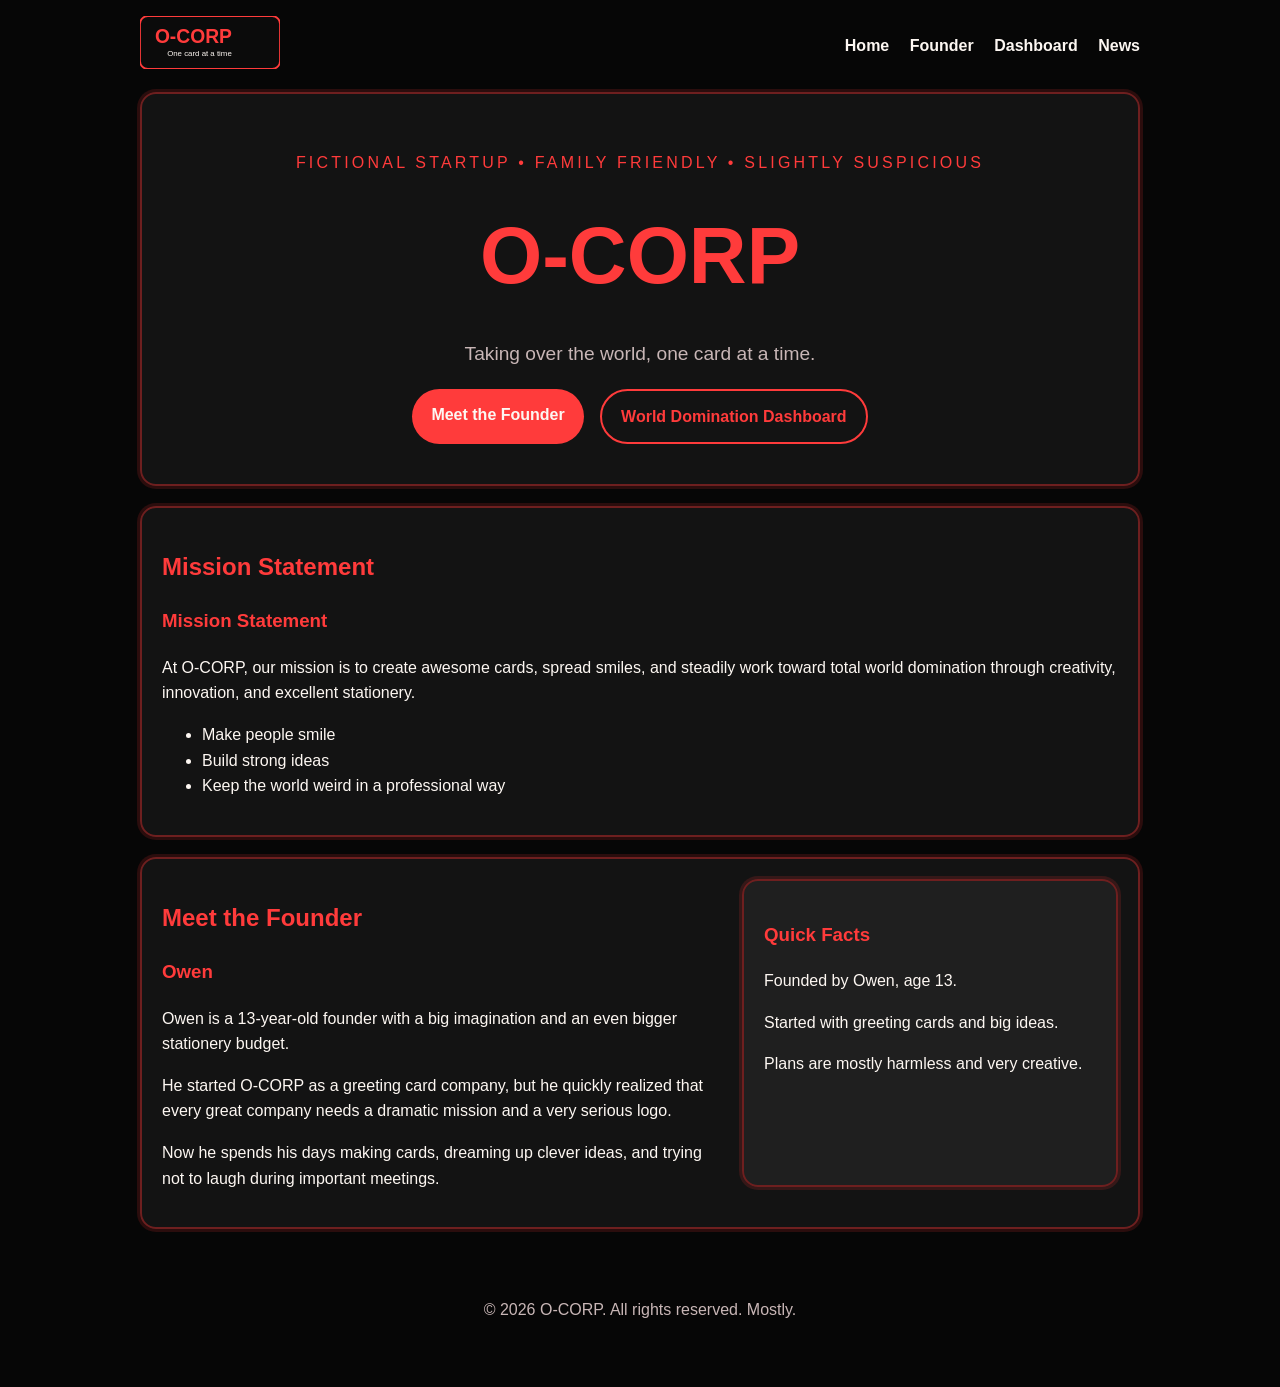
==== index.html @ 0a3df2b7 "initial commit" ====
<!DOCTYPE html>
<html lang="en">
  <head>
    <meta charset="UTF-8" />
    <meta name="viewport" content="width=device-width, initial-scale=1.0" />
    <title>O-CORP | Taking over the world, one card at a time</title>
    <link rel="stylesheet" href="css/styles.css" />
  </head>
  <body>
    <header class="site-header">
      <a class="logo" href="index.html">
        <img src="images/logo.svg" alt="O-CORP logo" />
      </a>
      <nav>
        <a href="index.html">Home</a>
        <a href="founder.html">Founder</a>
        <a href="dashboard.html">Dashboard</a>
        <a href="news.html">News</a>
      </nav>
    </header>

    <main>
      <section class="hero card">
        <p class="eyebrow">Fictional startup • Family friendly • Slightly suspicious</p>
        <h1>O-CORP</h1>
        <p class="hero-tagline">Taking over the world, one card at a time.</p>
        <div class="button-row">
          <a class="button primary" href="founder.html">Meet the Founder</a>
          <a class="button secondary" href="dashboard.html">World Domination Dashboard</a>
        </div>
      </section>

      <section class="card">
        <h2>Mission Statement</h2>
        <div id="mission-content">Loading mission statement...</div>
      </section>

      <section class="card split">
        <div>
          <h2>Meet the Founder</h2>
          <div id="founder-preview">Loading founder story...</div>
        </div>
        <div class="mini-card">
          <h3>Quick Facts</h3>
          <p>Founded by Owen, age 13.</p>
          <p>Started with greeting cards and big ideas.</p>
          <p>Plans are mostly harmless and very creative.</p>
        </div>
      </section>
    </main>

    <footer>
      <p>© 2026 O-CORP. All rights reserved. Mostly.</p>
    </footer>

    <script>
      // Owen can update the mission statement by editing the markdown file in the content folder.
      async function loadMarkdown(file, targetId) {
        const response = await fetch(file);
        const text = await response.text();
        const lines = text.split('\n');
        const container = document.getElementById(targetId);
        const html = [];

        let listItems = [];
        for (const line of lines) {
          const trimmed = line.trim();
          if (!trimmed) {
            if (listItems.length) {
              html.push(`<ul>${listItems.map((item) => `<li>${item}</li>`).join('')}</ul>`);
              listItems = [];
            }
            continue;
          }
          if (trimmed.startsWith('# ')) {
            if (listItems.length) {
              html.push(`<ul>${listItems.map((item) => `<li>${item}</li>`).join('')}</ul>`);
              listItems = [];
            }
            html.push(`<h3>${trimmed.slice(2)}</h3>`);
          } else if (trimmed.startsWith('- ')) {
            listItems.push(trimmed.slice(2));
          } else {
            if (listItems.length) {
              html.push(`<ul>${listItems.map((item) => `<li>${item}</li>`).join('')}</ul>`);
              listItems = [];
            }
            html.push(`<p>${trimmed}</p>`);
          }
        }

        if (listItems.length) {
          html.push(`<ul>${listItems.map((item) => `<li>${item}</li>`).join('')}</ul>`);
        }

        container.innerHTML = html.join('');
      }

      loadMarkdown('content/mission.md', 'mission-content');
      loadMarkdown('content/founder.md', 'founder-preview');
    </script>
  </body>
</html>
---- css/styles.css ----
:root {
  --bg: #060606;
  --red: #ff3b3b;
  --white: #fdf7f2;
  --muted: #c8b6b6;
  --border: #6e1f1f;
}

* {
  box-sizing: border-box;
}

body {
  margin: 0;
  font-family: "Trebuchet MS", "Comic Sans MS", sans-serif;
  background: var(--bg);
  color: var(--white);
  line-height: 1.6;
}

img {
  max-width: 100%;
}

.site-header,
main,
footer {
  width: min(1000px, calc(100% - 2rem));
  margin: 0 auto;
}

.site-header {
  display: flex;
  justify-content: space-between;
  align-items: center;
  padding: 1rem 0;
}

.logo img {
  width: 140px;
}

nav a {
  color: var(--white);
  text-decoration: none;
  margin-left: 1rem;
  font-weight: bold;
}

nav a:hover {
  color: var(--red);
}

.card,
.mini-card,
.stat-card {
  background: rgba(255, 255, 255, 0.05);
  border: 2px solid var(--border);
  border-radius: 16px;
  padding: 1.25rem;
  margin-bottom: 1.25rem;
  box-shadow: 0 0 0 3px rgba(255, 59, 59, 0.15);
}

.hero {
  text-align: center;
  padding: 2.5rem 1rem;
}

.eyebrow {
  letter-spacing: 0.2em;
  text-transform: uppercase;
  color: var(--red);
}

h1,
h2,
h3 {
  color: var(--red);
}

.hero h1 {
  font-size: clamp(3rem, 8vw, 5rem);
  margin: 0.2rem 0;
}

.hero-tagline {
  font-size: 1.2rem;
  color: var(--muted);
}

.button-row {
  display: flex;
  gap: 1rem;
  justify-content: center;
  flex-wrap: wrap;
  margin-top: 1rem;
}

.button {
  display: inline-block;
  padding: 0.8rem 1.2rem;
  text-decoration: none;
  font-weight: bold;
  border-radius: 999px;
}

.button.primary {
  background: var(--red);
  color: var(--white);
}

.button.secondary {
  border: 2px solid var(--red);
  color: var(--red);
}

.split {
  display: grid;
  grid-template-columns: 1.2fr 0.8fr;
  gap: 1rem;
}

.portrait,
.poster {
  border: 3px solid var(--red);
  border-radius: 12px;
}

.stat-number {
  font-size: 2rem;
  color: var(--red);
  font-weight: bold;
  margin: 0.3rem 0;
}

.dashboard-grid {
  display: grid;
  grid-template-columns: repeat(2, minmax(180px, 1fr));
  gap: 1rem;
}

.bar {
  background: #222;
  height: 12px;
  border-radius: 999px;
  overflow: hidden;
}

.bar span {
  display: block;
  height: 100%;
  width: 36%;
  background: linear-gradient(90deg, var(--red), #ff8d3d);
}

.warning {
  text-align: center;
}

footer {
  padding: 2rem 0 3rem;
  color: var(--muted);
  text-align: center;
}

@media (max-width: 700px) {
  .site-header {
    flex-direction: column;
  }

  nav {
    margin-top: 0.8rem;
  }

  .split,
  .dashboard-grid {
    grid-template-columns: 1fr;
  }
}
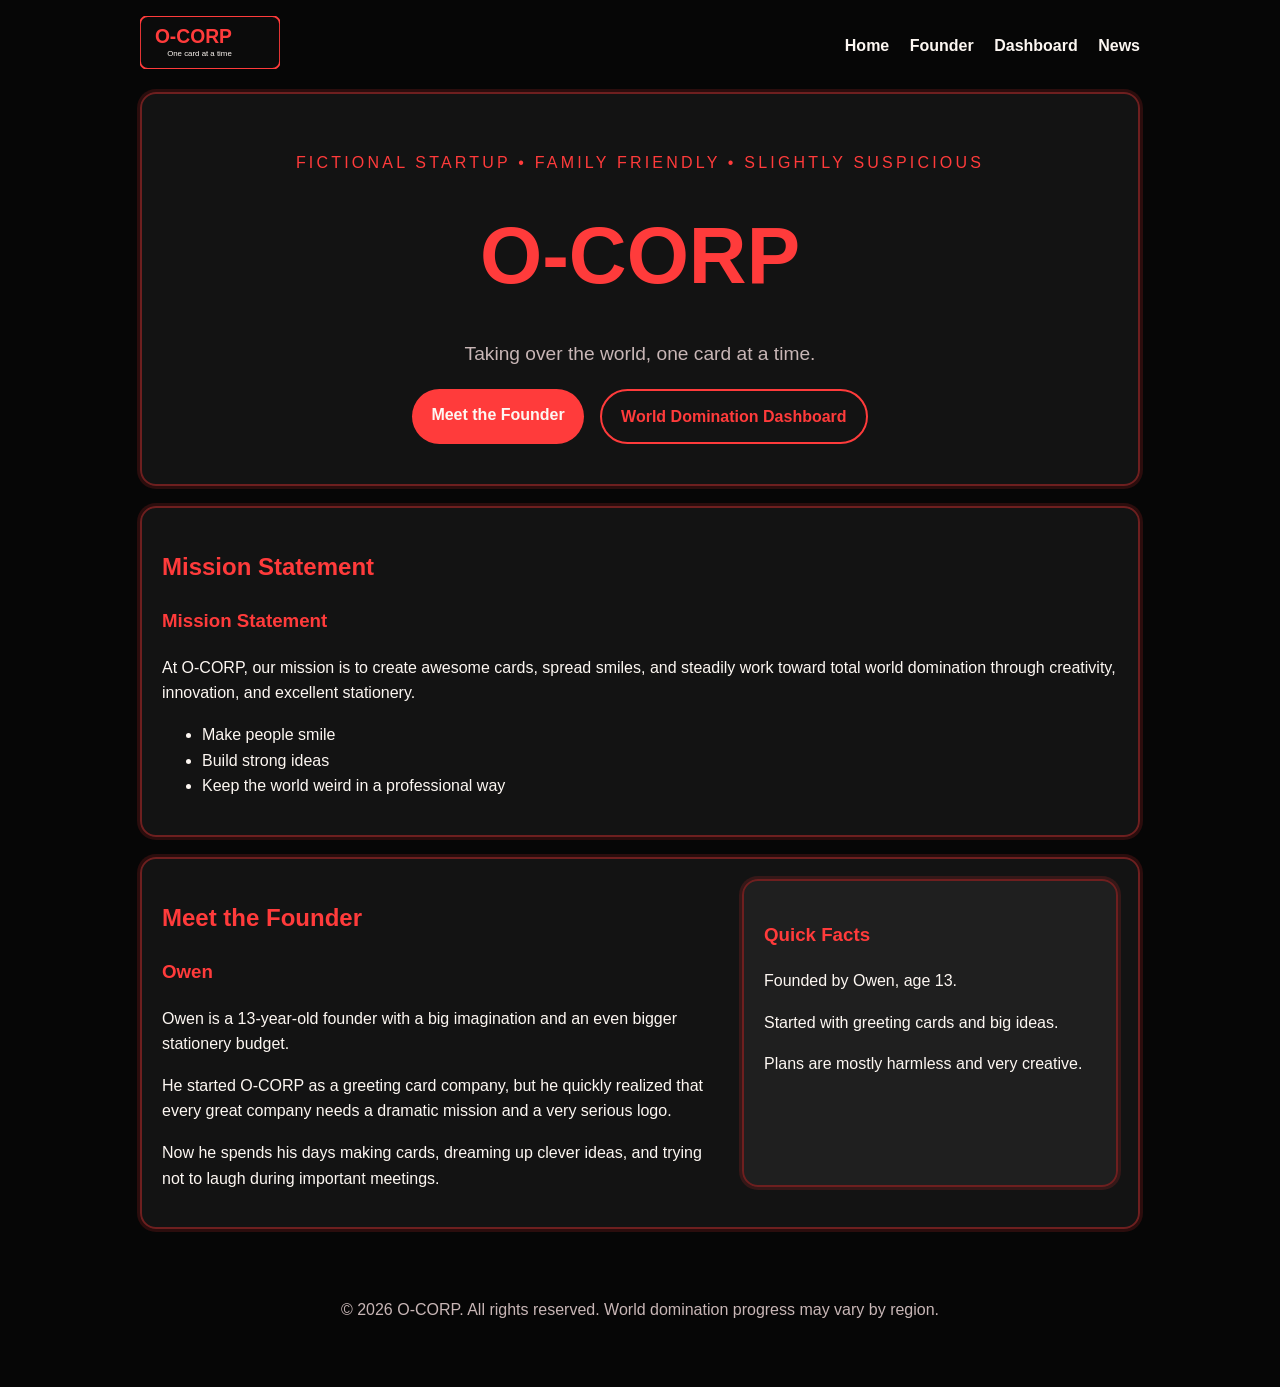
==== commit 4de1a4f5: "updating meta" ====
--- a/index.html
+++ b/index.html
@@ -1,103 +1,109 @@
 <!DOCTYPE html>
 <html lang="en">
-  <head>
-    <meta charset="UTF-8" />
-    <meta name="viewport" content="width=device-width, initial-scale=1.0" />
-    <title>O-CORP | Taking over the world, one card at a time</title>
-    <link rel="stylesheet" href="css/styles.css" />
-  </head>
-  <body>
-    <header class="site-header">
-      <a class="logo" href="index.html">
-        <img src="images/logo.svg" alt="O-CORP logo" />
-      </a>
-      <nav>
-        <a href="index.html">Home</a>
-        <a href="founder.html">Founder</a>
-        <a href="dashboard.html">Dashboard</a>
-        <a href="news.html">News</a>
-      </nav>
-    </header>
 
-    <main>
-      <section class="hero card">
-        <p class="eyebrow">Fictional startup • Family friendly • Slightly suspicious</p>
-        <h1>O-CORP</h1>
-        <p class="hero-tagline">Taking over the world, one card at a time.</p>
-        <div class="button-row">
-          <a class="button primary" href="founder.html">Meet the Founder</a>
-          <a class="button secondary" href="dashboard.html">World Domination Dashboard</a>
-        </div>
-      </section>
+<head>
+  <title>O-CORP | Taking over the world, one card at a time</title>
+  <link rel="icon" href="/favicon.png" type="image/png">
+  <meta name="description" content="Taking over the world, one card at a time.">
+  <meta name="image" content="https://www.o-corp.net/images/o-corp-wide.png">
+  <meta charset="UTF-8" />
+  <meta name="viewport" content="width=device-width, initial-scale=1.0" />
+  <link rel="stylesheet" href="css/styles.css" />
+</head>
 
-      <section class="card">
-        <h2>Mission Statement</h2>
-        <div id="mission-content">Loading mission statement...</div>
-      </section>
+<body>
+  <header class="site-header">
+    <a class="logo" href="index.html">
+      <img src="images/logo.svg" alt="O-CORP logo" />
+    </a>
+    <nav>
+      <a href="index.html">Home</a>
+      <a href="founder.html">Founder</a>
+      <a href="dashboard.html">Dashboard</a>
+      <a href="news.html">News</a>
+    </nav>
+  </header>
 
-      <section class="card split">
-        <div>
-          <h2>Meet the Founder</h2>
-          <div id="founder-preview">Loading founder story...</div>
-        </div>
-        <div class="mini-card">
-          <h3>Quick Facts</h3>
-          <p>Founded by Owen, age 13.</p>
-          <p>Started with greeting cards and big ideas.</p>
-          <p>Plans are mostly harmless and very creative.</p>
-        </div>
-      </section>
-    </main>
+  <main>
+    <section class="hero card">
+      <p class="eyebrow">Fictional startup • Family friendly • Slightly suspicious</p>
+      <h1>O-CORP</h1>
+      <p class="hero-tagline">Taking over the world, one card at a time.</p>
+      <div class="button-row">
+        <a class="button primary" href="founder.html">Meet the Founder</a>
+        <a class="button secondary" href="dashboard.html">World Domination Dashboard</a>
+      </div>
+    </section>
 
-    <footer>
-      <p>© 2026 O-CORP. All rights reserved. Mostly.</p>
-    </footer>
+    <section class="card">
+      <h2>Mission Statement</h2>
+      <div id="mission-content">Loading mission statement...</div>
+    </section>
 
-    <script>
-      // Owen can update the mission statement by editing the markdown file in the content folder.
-      async function loadMarkdown(file, targetId) {
-        const response = await fetch(file);
-        const text = await response.text();
-        const lines = text.split('\n');
-        const container = document.getElementById(targetId);
-        const html = [];
+    <section class="card split">
+      <div>
+        <h2>Meet the Founder</h2>
+        <div id="founder-preview">Loading founder story...</div>
+      </div>
+      <div class="mini-card">
+        <h3>Quick Facts</h3>
+        <p>Founded by Owen, age 13.</p>
+        <p>Started with greeting cards and big ideas.</p>
+        <p>Plans are mostly harmless and very creative.</p>
+      </div>
+    </section>
+  </main>
 
-        let listItems = [];
-        for (const line of lines) {
-          const trimmed = line.trim();
-          if (!trimmed) {
-            if (listItems.length) {
-              html.push(`<ul>${listItems.map((item) => `<li>${item}</li>`).join('')}</ul>`);
-              listItems = [];
-            }
-            continue;
+  <footer>
+    <p>© 2026 O-CORP. All rights reserved. World domination progress may vary by region.</p>
+  </footer>
+
+  <script>
+    // Owen can update the mission statement by editing the markdown file in the content folder.
+    async function loadMarkdown(file, targetId) {
+      const response = await fetch(file);
+      const text = await response.text();
+      const lines = text.split('\n');
+      const container = document.getElementById(targetId);
+      const html = [];
+
+      let listItems = [];
+      for (const line of lines) {
+        const trimmed = line.trim();
+        if (!trimmed) {
+          if (listItems.length) {
+            html.push(`<ul>${listItems.map((item) => `<li>${item}</li>`).join('')}</ul>`);
+            listItems = [];
           }
-          if (trimmed.startsWith('# ')) {
-            if (listItems.length) {
-              html.push(`<ul>${listItems.map((item) => `<li>${item}</li>`).join('')}</ul>`);
-              listItems = [];
-            }
-            html.push(`<h3>${trimmed.slice(2)}</h3>`);
-          } else if (trimmed.startsWith('- ')) {
-            listItems.push(trimmed.slice(2));
-          } else {
-            if (listItems.length) {
-              html.push(`<ul>${listItems.map((item) => `<li>${item}</li>`).join('')}</ul>`);
-              listItems = [];
-            }
-            html.push(`<p>${trimmed}</p>`);
+          continue;
+        }
+        if (trimmed.startsWith('# ')) {
+          if (listItems.length) {
+            html.push(`<ul>${listItems.map((item) => `<li>${item}</li>`).join('')}</ul>`);
+            listItems = [];
           }
+          html.push(`<h3>${trimmed.slice(2)}</h3>`);
+        } else if (trimmed.startsWith('- ')) {
+          listItems.push(trimmed.slice(2));
+        } else {
+          if (listItems.length) {
+            html.push(`<ul>${listItems.map((item) => `<li>${item}</li>`).join('')}</ul>`);
+            listItems = [];
+          }
+          html.push(`<p>${trimmed}</p>`);
         }
-
-        if (listItems.length) {
-          html.push(`<ul>${listItems.map((item) => `<li>${item}</li>`).join('')}</ul>`);
-        }
-
-        container.innerHTML = html.join('');
       }
 
-      loadMarkdown('content/mission.md', 'mission-content');
-      loadMarkdown('content/founder.md', 'founder-preview');
-    </script>
-  </body>
-</html>
+      if (listItems.length) {
+        html.push(`<ul>${listItems.map((item) => `<li>${item}</li>`).join('')}</ul>`);
+      }
+
+      container.innerHTML = html.join('');
+    }
+
+    loadMarkdown('content/mission.md', 'mission-content');
+    loadMarkdown('content/founder.md', 'founder-preview');
+  </script>
+</body>
+
+</html>
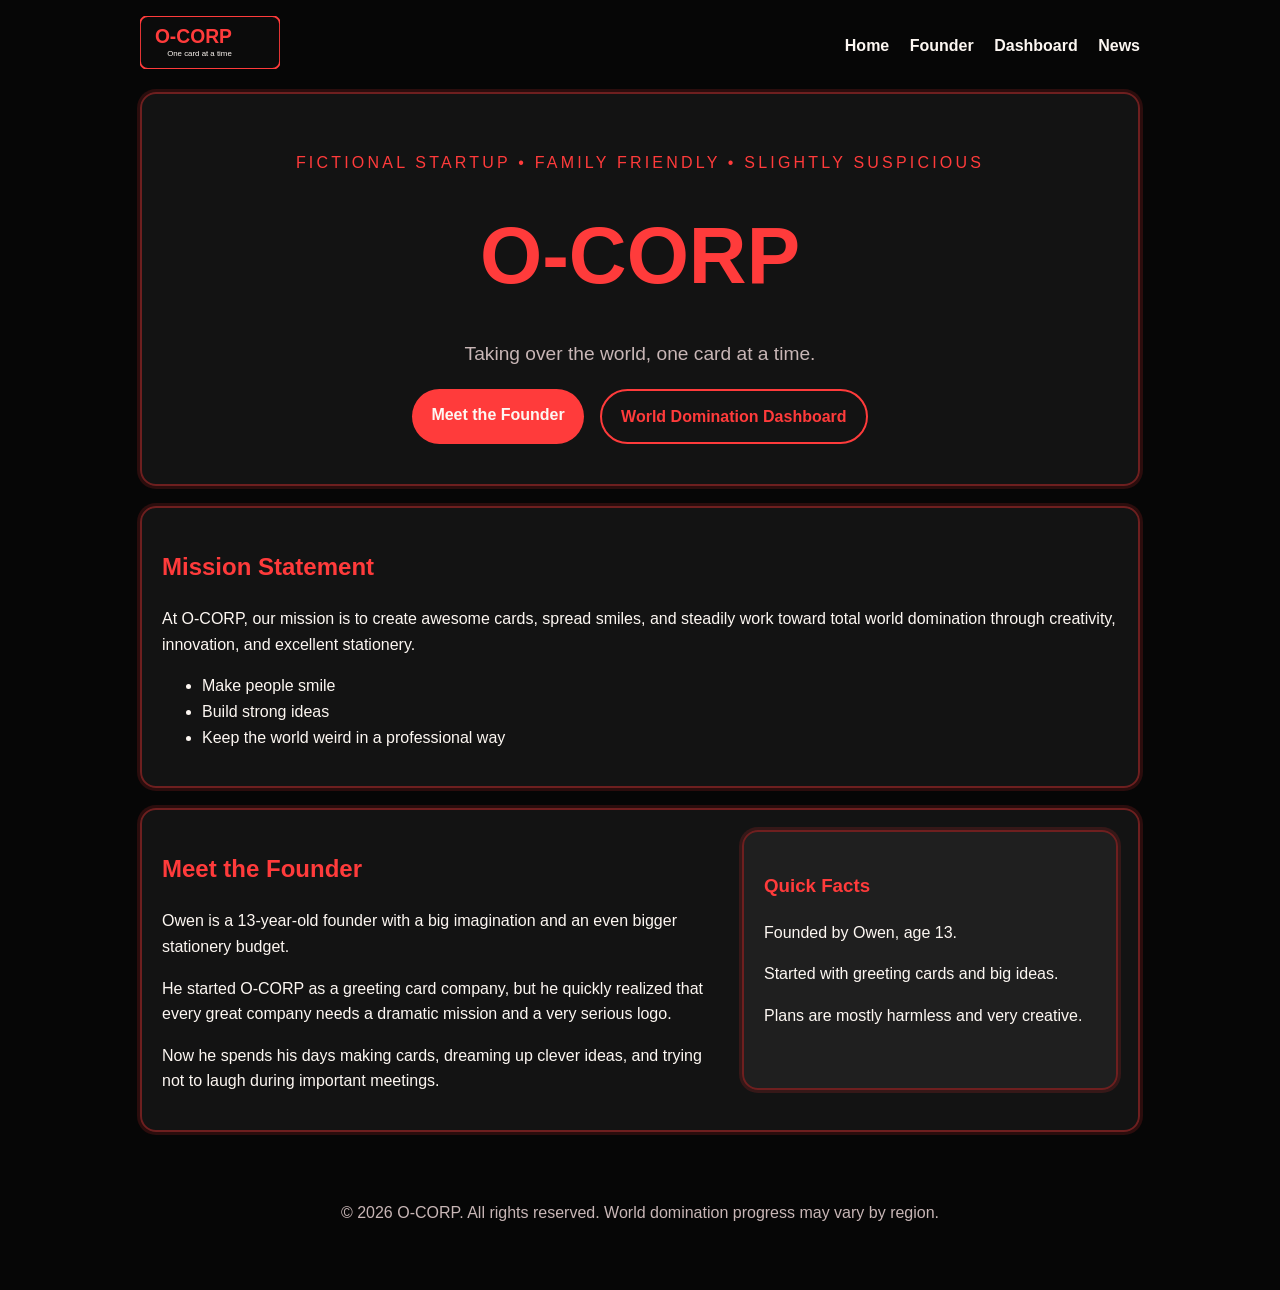
==== commit 810e833c: "removed md" ====
--- a/index.html
+++ b/index.html
@@ -3,9 +3,10 @@
 
 <head>
   <title>O-CORP | Taking over the world, one card at a time</title>
-  <link rel="icon" href="/favicon.png" type="image/png">
+  <link rel="icon" href="images/favicon.png" type="image/png">
   <meta name="description" content="Taking over the world, one card at a time.">
   <meta name="image" content="https://www.o-corp.net/images/o-corp-wide.png">
+  <meta name="og:image" content="https://www.o-corp.net/images/o-corp-wide.png">
   <meta charset="UTF-8" />
   <meta name="viewport" content="width=device-width, initial-scale=1.0" />
   <link rel="stylesheet" href="css/styles.css" />
@@ -37,13 +38,20 @@
 
     <section class="card">
       <h2>Mission Statement</h2>
-      <div id="mission-content">Loading mission statement...</div>
+      <p>At O-CORP, our mission is to create awesome cards, spread smiles, and steadily work toward total world domination through creativity, innovation, and excellent stationery.</p>
+      <ul>
+        <li>Make people smile</li>
+        <li>Build strong ideas</li>
+        <li>Keep the world weird in a professional way</li>
+      </ul>
     </section>
 
     <section class="card split">
       <div>
         <h2>Meet the Founder</h2>
-        <div id="founder-preview">Loading founder story...</div>
+        <p>Owen is a 13-year-old founder with a big imagination and an even bigger stationery budget.</p>
+        <p>He started O-CORP as a greeting card company, but he quickly realized that every great company needs a dramatic mission and a very serious logo.</p>
+        <p>Now he spends his days making cards, dreaming up clever ideas, and trying not to laugh during important meetings.</p>
       </div>
       <div class="mini-card">
         <h3>Quick Facts</h3>
@@ -57,53 +65,6 @@
   <footer>
     <p>© 2026 O-CORP. All rights reserved. World domination progress may vary by region.</p>
   </footer>
-
-  <script>
-    // Owen can update the mission statement by editing the markdown file in the content folder.
-    async function loadMarkdown(file, targetId) {
-      const response = await fetch(file);
-      const text = await response.text();
-      const lines = text.split('\n');
-      const container = document.getElementById(targetId);
-      const html = [];
-
-      let listItems = [];
-      for (const line of lines) {
-        const trimmed = line.trim();
-        if (!trimmed) {
-          if (listItems.length) {
-            html.push(`<ul>${listItems.map((item) => `<li>${item}</li>`).join('')}</ul>`);
-            listItems = [];
-          }
-          continue;
-        }
-        if (trimmed.startsWith('# ')) {
-          if (listItems.length) {
-            html.push(`<ul>${listItems.map((item) => `<li>${item}</li>`).join('')}</ul>`);
-            listItems = [];
-          }
-          html.push(`<h3>${trimmed.slice(2)}</h3>`);
-        } else if (trimmed.startsWith('- ')) {
-          listItems.push(trimmed.slice(2));
-        } else {
-          if (listItems.length) {
-            html.push(`<ul>${listItems.map((item) => `<li>${item}</li>`).join('')}</ul>`);
-            listItems = [];
-          }
-          html.push(`<p>${trimmed}</p>`);
-        }
-      }
-
-      if (listItems.length) {
-        html.push(`<ul>${listItems.map((item) => `<li>${item}</li>`).join('')}</ul>`);
-      }
-
-      container.innerHTML = html.join('');
-    }
-
-    loadMarkdown('content/mission.md', 'mission-content');
-    loadMarkdown('content/founder.md', 'founder-preview');
-  </script>
 </body>
 
 </html>
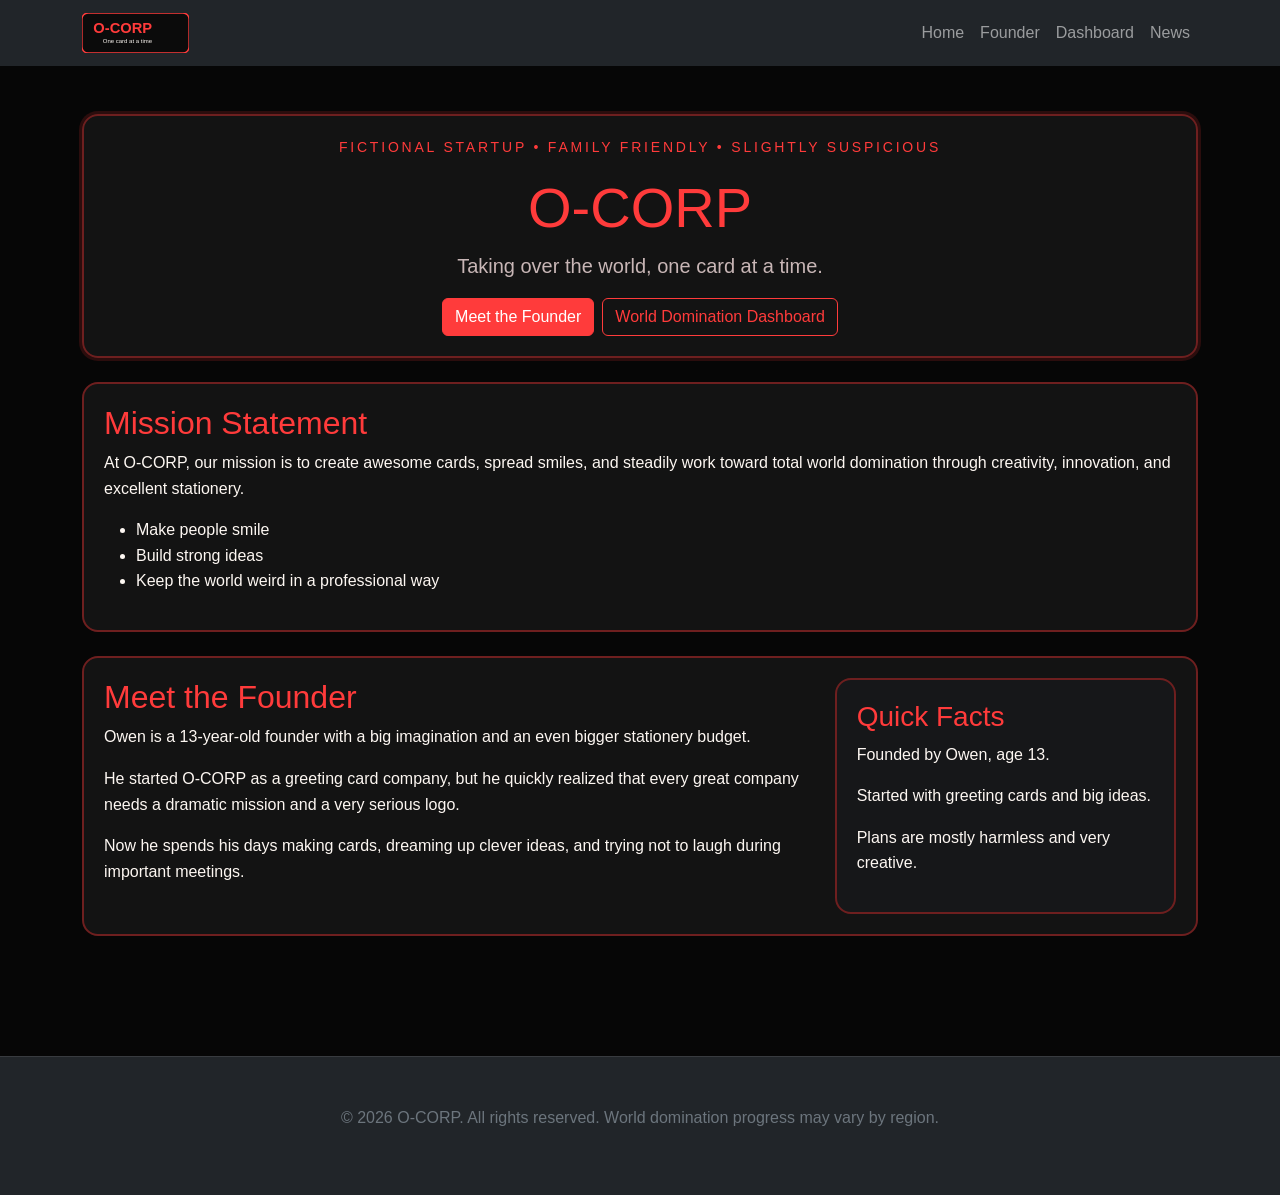
==== commit aac252ad: "switched to bootstrap" ====
--- a/index.html
+++ b/index.html
@@ -1,5 +1,5 @@
 <!DOCTYPE html>
-<html lang="en">
+<html lang="en" data-bs-theme="dark">
 
 <head>
   <title>O-CORP | Taking over the world, one card at a time</title>
@@ -9,62 +9,86 @@
   <meta name="og:image" content="https://www.o-corp.net/images/o-corp-wide.png">
   <meta charset="UTF-8" />
   <meta name="viewport" content="width=device-width, initial-scale=1.0" />
+  <link href="https://cdn.jsdelivr.net/npm/bootstrap@5.3.0/dist/css/bootstrap.min.css" rel="stylesheet" />
   <link rel="stylesheet" href="css/styles.css" />
 </head>
 
 <body>
-  <header class="site-header">
-    <a class="logo" href="index.html">
-      <img src="images/logo.svg" alt="O-CORP logo" />
-    </a>
-    <nav>
-      <a href="index.html">Home</a>
-      <a href="founder.html">Founder</a>
-      <a href="dashboard.html">Dashboard</a>
-      <a href="news.html">News</a>
-    </nav>
-  </header>
+  <nav class="navbar navbar-expand-lg navbar-dark bg-dark">
+    <div class="container-lg">
+      <a class="navbar-brand" href="index.html">
+        <img src="images/logo.svg" alt="O-CORP logo" style="height: 40px;">
+      </a>
+      <button class="navbar-toggler" type="button" data-bs-toggle="collapse" data-bs-target="#navbarNav">
+        <span class="navbar-toggler-icon"></span>
+      </button>
+      <div class="collapse navbar-collapse" id="navbarNav">
+        <ul class="navbar-nav ms-auto">
+          <li class="nav-item"><a class="nav-link" href="index.html">Home</a></li>
+          <li class="nav-item"><a class="nav-link" href="founder.html">Founder</a></li>
+          <li class="nav-item"><a class="nav-link" href="dashboard.html">Dashboard</a></li>
+          <li class="nav-item"><a class="nav-link" href="news.html">News</a></li>
+        </ul>
+      </div>
+    </div>
+  </nav>
 
-  <main>
-    <section class="hero card">
-      <p class="eyebrow">Fictional startup • Family friendly • Slightly suspicious</p>
-      <h1>O-CORP</h1>
-      <p class="hero-tagline">Taking over the world, one card at a time.</p>
-      <div class="button-row">
-        <a class="button primary" href="founder.html">Meet the Founder</a>
-        <a class="button secondary" href="dashboard.html">World Domination Dashboard</a>
+  <main class="container-lg py-5">
+    <section class="card hero-card text-center mb-4">
+      <div class="card-body">
+        <p class="eyebrow">Fictional startup • Family friendly • Slightly suspicious</p>
+        <h1 class="display-4">O-CORP</h1>
+        <p class="lead hero-tagline">Taking over the world, one card at a time.</p>
+        <div class="d-flex gap-2 justify-content-center flex-wrap mt-3">
+          <a class="btn btn-danger" href="founder.html">Meet the Founder</a>
+          <a class="btn btn-outline-danger" href="dashboard.html">World Domination Dashboard</a>
+        </div>
       </div>
     </section>
 
-    <section class="card">
-      <h2>Mission Statement</h2>
-      <p>At O-CORP, our mission is to create awesome cards, spread smiles, and steadily work toward total world domination through creativity, innovation, and excellent stationery.</p>
-      <ul>
-        <li>Make people smile</li>
-        <li>Build strong ideas</li>
-        <li>Keep the world weird in a professional way</li>
-      </ul>
+    <section class="card mb-4">
+      <div class="card-body">
+        <h2>Mission Statement</h2>
+        <p>At O-CORP, our mission is to create awesome cards, spread smiles, and steadily work toward total world domination through creativity, innovation, and excellent stationery.</p>
+        <ul>
+          <li>Make people smile</li>
+          <li>Build strong ideas</li>
+          <li>Keep the world weird in a professional way</li>
+        </ul>
+      </div>
     </section>
 
-    <section class="card split">
-      <div>
-        <h2>Meet the Founder</h2>
-        <p>Owen is a 13-year-old founder with a big imagination and an even bigger stationery budget.</p>
-        <p>He started O-CORP as a greeting card company, but he quickly realized that every great company needs a dramatic mission and a very serious logo.</p>
-        <p>Now he spends his days making cards, dreaming up clever ideas, and trying not to laugh during important meetings.</p>
-      </div>
-      <div class="mini-card">
-        <h3>Quick Facts</h3>
-        <p>Founded by Owen, age 13.</p>
-        <p>Started with greeting cards and big ideas.</p>
-        <p>Plans are mostly harmless and very creative.</p>
+    <section class="card mb-4">
+      <div class="card-body">
+        <div class="row g-4">
+          <div class="col-lg-8">
+            <h2>Meet the Founder</h2>
+            <p>Owen is a 13-year-old founder with a big imagination and an even bigger stationery budget.</p>
+            <p>He started O-CORP as a greeting card company, but he quickly realized that every great company needs a dramatic mission and a very serious logo.</p>
+            <p>Now he spends his days making cards, dreaming up clever ideas, and trying not to laugh during important meetings.</p>
+          </div>
+          <div class="col-lg-4">
+            <div class="card bg-secondary-subtle">
+              <div class="card-body">
+                <h3>Quick Facts</h3>
+                <p>Founded by Owen, age 13.</p>
+                <p>Started with greeting cards and big ideas.</p>
+                <p>Plans are mostly harmless and very creative.</p>
+              </div>
+            </div>
+          </div>
+        </div>
       </div>
     </section>
   </main>
 
-  <footer>
-    <p>© 2026 O-CORP. All rights reserved. World domination progress may vary by region.</p>
+  <footer class="bg-dark text-secondary text-center py-5 mt-5">
+    <div class="container-lg">
+      <p>© 2026 O-CORP. All rights reserved. World domination progress may vary by region.</p>
+    </div>
   </footer>
+
+  <script src="https://cdn.jsdelivr.net/npm/bootstrap@5.3.0/dist/js/bootstrap.bundle.min.js"></script>
 </body>
 
 </html>
--- a/css/styles.css
+++ b/css/styles.css
@@ -1,180 +1,118 @@
+/* Dark theme with red accent color customization */
 :root {
-  --bg: #060606;
-  --red: #ff3b3b;
-  --white: #fdf7f2;
-  --muted: #c8b6b6;
-  --border: #6e1f1f;
-}
-
-* {
-  box-sizing: border-box;
+  --bs-body-bg: #060606;
+  --bs-body-color: #fdf7f2;
+  --bs-danger: #ff3b3b;
+  --bs-danger-rgb: 255, 59, 59;
+  --bs-secondary-bg: rgba(255, 255, 255, 0.05);
 }
 
 body {
-  margin: 0;
   font-family: "Trebuchet MS", "Comic Sans MS", sans-serif;
-  background: var(--bg);
-  color: var(--white);
   line-height: 1.6;
 }
 
-img {
-  max-width: 100%;
+/* Bootstrap card customization */
+.card {
+  background: rgba(255, 255, 255, 0.05);
+  border: 2px solid #6e1f1f;
+  border-radius: 16px;
 }
 
-.site-header,
-main,
-footer {
-  width: min(1000px, calc(100% - 2rem));
-  margin: 0 auto;
+.card-body {
+  padding: 1.25rem;
 }
 
-.site-header {
-  display: flex;
-  justify-content: space-between;
-  align-items: center;
-  padding: 1rem 0;
-}
-
-.logo img {
-  width: 140px;
-}
-
-nav a {
-  color: var(--white);
-  text-decoration: none;
-  margin-left: 1rem;
-  font-weight: bold;
-}
-
-nav a:hover {
-  color: var(--red);
-}
-
-.card,
-.mini-card,
+/* Stat cards styling */
 .stat-card {
   background: rgba(255, 255, 255, 0.05);
-  border: 2px solid var(--border);
-  border-radius: 16px;
-  padding: 1.25rem;
-  margin-bottom: 1.25rem;
+  border: 2px solid #6e1f1f;
   box-shadow: 0 0 0 3px rgba(255, 59, 59, 0.15);
 }
 
-.hero {
-  text-align: center;
-  padding: 2.5rem 1rem;
+/* Hero card styling */
+.hero-card {
+  box-shadow: 0 0 0 3px rgba(255, 59, 59, 0.15);
 }
 
+/* Headings in red accent color */
+h1, h2, h3 {
+  color: #ff3b3b;
+}
+
+/* Eyebrow text styling */
 .eyebrow {
   letter-spacing: 0.2em;
   text-transform: uppercase;
-  color: var(--red);
+  color: #ff3b3b;
+  font-size: 0.875rem;
 }
 
-h1,
-h2,
-h3 {
-  color: var(--red);
+/* Hero tagline muted color */
+.hero-tagline {
+  color: #c8b6b6;
 }
 
-.hero h1 {
-  font-size: clamp(3rem, 8vw, 5rem);
-  margin: 0.2rem 0;
-}
-
-.hero-tagline {
-  font-size: 1.2rem;
-  color: var(--muted);
-}
-
-.button-row {
-  display: flex;
-  gap: 1rem;
-  justify-content: center;
-  flex-wrap: wrap;
-  margin-top: 1rem;
-}
-
-.button {
-  display: inline-block;
-  padding: 0.8rem 1.2rem;
-  text-decoration: none;
-  font-weight: bold;
-  border-radius: 999px;
-}
-
-.button.primary {
-  background: var(--red);
-  color: var(--white);
-}
-
-.button.secondary {
-  border: 2px solid var(--red);
-  color: var(--red);
-}
-
-.split {
-  display: grid;
-  grid-template-columns: 1.2fr 0.8fr;
-  gap: 1rem;
-}
-
-.portrait,
-.poster {
-  border: 3px solid var(--red);
-  border-radius: 12px;
-}
-
+/* Stat numbers in red */
 .stat-number {
   font-size: 2rem;
-  color: var(--red);
   font-weight: bold;
   margin: 0.3rem 0;
 }
 
-.dashboard-grid {
-  display: grid;
-  grid-template-columns: repeat(2, minmax(180px, 1fr));
-  gap: 1rem;
+/* Portrait and poster images styling */
+.portrait-img,
+.poster-img {
+  border: 3px solid #ff3b3b;
+  border-radius: 12px;
 }
 
-.bar {
-  background: #222;
-  height: 12px;
-  border-radius: 999px;
-  overflow: hidden;
+/* Progress bar gradient */
+.progress-bar {
+  background: linear-gradient(90deg, #ff3b3b, #ff8d3d) !important;
 }
 
-.bar span {
-  display: block;
-  height: 100%;
-  width: 36%;
-  background: linear-gradient(90deg, var(--red), #ff8d3d);
+/* Button styling */
+.btn-danger {
+  background: #ff3b3b;
+  border-color: #ff3b3b;
 }
 
-.warning {
-  text-align: center;
+.btn-danger:hover {
+  background: #ff5555;
+  border-color: #ff5555;
 }
 
-footer {
-  padding: 2rem 0 3rem;
-  color: var(--muted);
-  text-align: center;
+.btn-outline-danger {
+  color: #ff3b3b;
+  border-color: #ff3b3b;
 }
 
+.btn-outline-danger:hover {
+  background: #ff3b3b;
+  color: #fdf7f2;
+}
+
+/* Navigation link hover effect */
+.nav-link:hover {
+  color: #ff3b3b !important;
+}
+
+/* Dashboard grid */
+.dashboard-grid .card {
+  background: rgba(255, 255, 255, 0.05);
+  border: 2px solid #6e1f1f;
+}
+
+/* Footer styling */
+footer {
+  border-top: 1px solid rgba(255, 255, 255, 0.1);
+}
+
+/* Responsive adjustments */
 @media (max-width: 700px) {
-  .site-header {
-    flex-direction: column;
-  }
-
-  nav {
-    margin-top: 0.8rem;
-  }
-
-  .split,
-  .dashboard-grid {
-    grid-template-columns: 1fr;
+  .display-4 {
+    font-size: 2rem;
   }
 }
+
